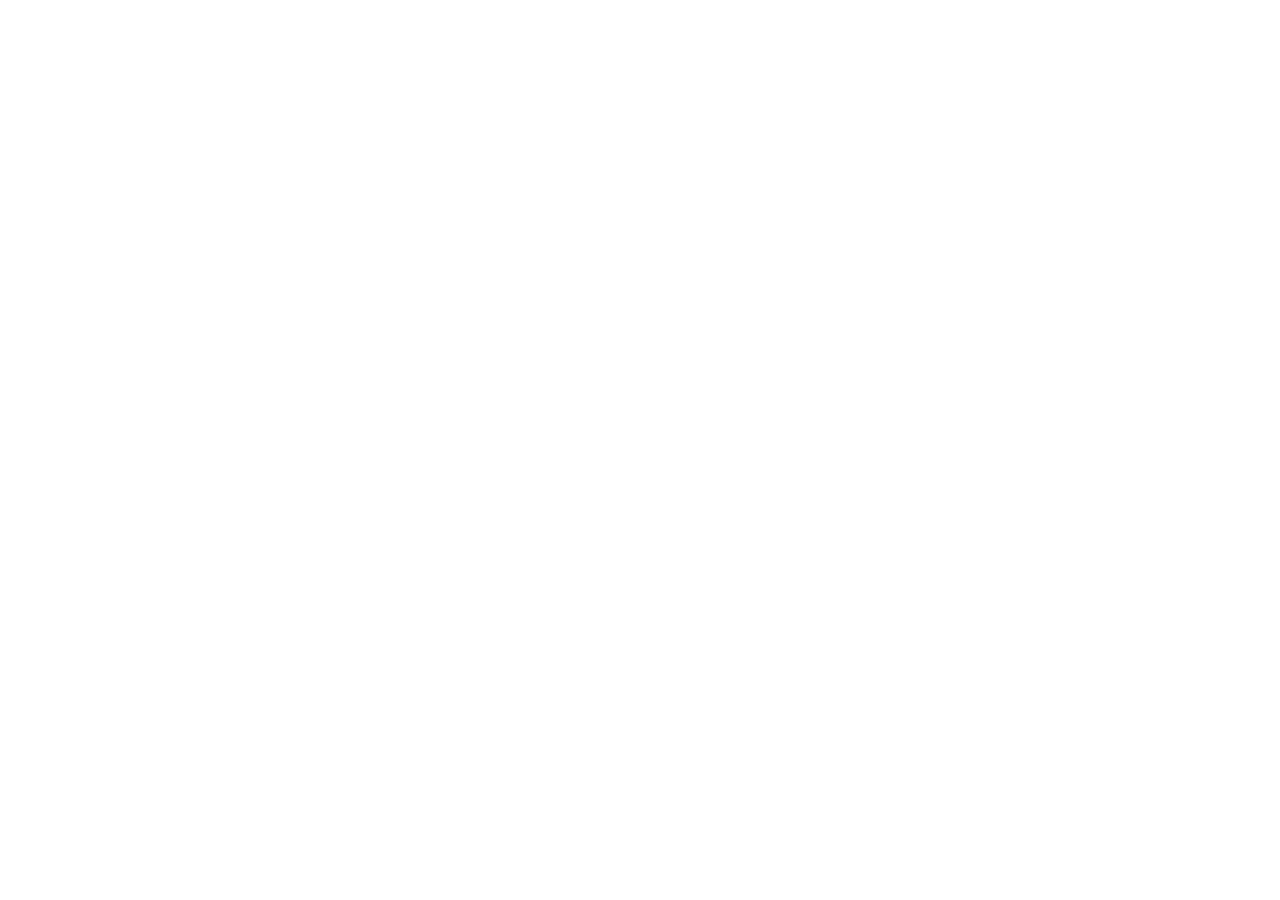
==== test/probe.html @ 4e9e032e "180 rotation, seeded replayable bag, best score, headless browser probe The browser probe is the imp" ====
<!doctype html>
<!--
  Browser probe: run with
    chrome --headless=new --virtual-time-budget=5000 --dump-dom test/probe.html | grep -o '<title>[^<]*'
  Under --virtual-time-budget requestAnimationFrame fires once at most, so
  this page does not use the frame loop. It builds the real Game, attaches
  the real input layer to window, dispatches real KeyboardEvents, and steps
  update() by hand. Findings go into document.title because that is the
  one thing --dump-dom prints reliably. Approach from agent-3, agent-4 and
  agent-9.
-->
<html lang="en">
<head><meta charset="utf-8"><title>probe: not run</title></head>
<body>
<script src="../src/pieces.js"></script>
<script src="../src/board.js"></script>
<script src="../src/game.js"></script>
<script src="../src/input.js"></script>
<script>
(function () {
  const errors = [];
  window.onerror = (msg, src, line) => { errors.push(`${msg} @${line}`); };
  const results = [];
  const check = (name, got, want) => {
    const ok = JSON.stringify(got) === JSON.stringify(want);
    results.push((ok ? 'ok ' : 'FAIL ') + name + (ok ? '' : ` got ${JSON.stringify(got)} want ${JSON.stringify(want)}`));
  };
  const key = (type, k, extra = {}) => window.dispatchEvent(new KeyboardEvent(type, { key: k, bubbles: true, ...extra }));
  try {
    const game = new Game(12345);
    const input = attachInput(game);
    const step = (ms) => { for (let t = 0; t < ms; t += 16) { input.update(16); game.update(16); } };

    const y0 = game.piece.y;
    step(1100);
    check('gravity moves the piece down in a real browser', game.piece.y > y0, true);

    const x0 = game.piece.x;
    key('keydown', 'ArrowRight');
    check('ArrowRight keydown moves', game.piece.x, x0 + 1);
    step(DAS_MS + ARR_MS * 2 + 8);
    key('keyup', 'ArrowRight');
    check('DAS then ARR repeat', game.piece.x >= x0 + 3, true);

    key('keydown', 'ArrowUp');
    check('ArrowUp rotates', game.piece.rot, 1);
    key('keydown', 'a');
    check('A rotates 180', game.piece.rot, 3);

    const type = game.piece.type;
    key('keydown', ' ');
    check('Space hard-drops and locks', [game.board.flat().filter(Boolean).length, game.piece && game.piece.type !== type || game.piece === null], [4, true]);

    key('keydown', 'c');
    check('C holds', game.hold !== null, true);

    key('keydown', 'p');
    const yp = game.piece.y; step(2000);
    check('P pauses gravity', game.piece.y, yp);
    key('keydown', 'Escape');
    step(1100);
    check('Esc resumes', game.piece.y > yp, true);

    const seed = game.seed;
    key('keydown', 'R', { shiftKey: true });
    check('Shift+R keeps the seed', game.seed, seed);
    key('keydown', 'r');
    check('R deals a new seed', game.seed !== seed, true);

    // Play to game over with hard drops only; this exercises spawn, lock,
    // lock-out/block-out and the clear flash under the real environment.
    let drops = 0;
    while (!game.over && drops < 400) { key('keydown', ' '); step(200); drops++; }
    check('hard-dropping ends the game', game.over, true);
  } catch (e) {
    errors.push(String(e && e.stack || e));
  }
  const fails = results.filter((r) => r.startsWith('FAIL')).length;
  document.title = `probe: ${fails ? fails + ' FAILED' : 'all passed'}; ${results.length} checks; errors=${errors.length}` +
    (fails ? ' | ' + results.filter((r) => r.startsWith('FAIL')).join(' | ') : '') +
    (errors.length ? ' | ' + errors.join(' | ') : '');
})();
</script>
</body>
</html>
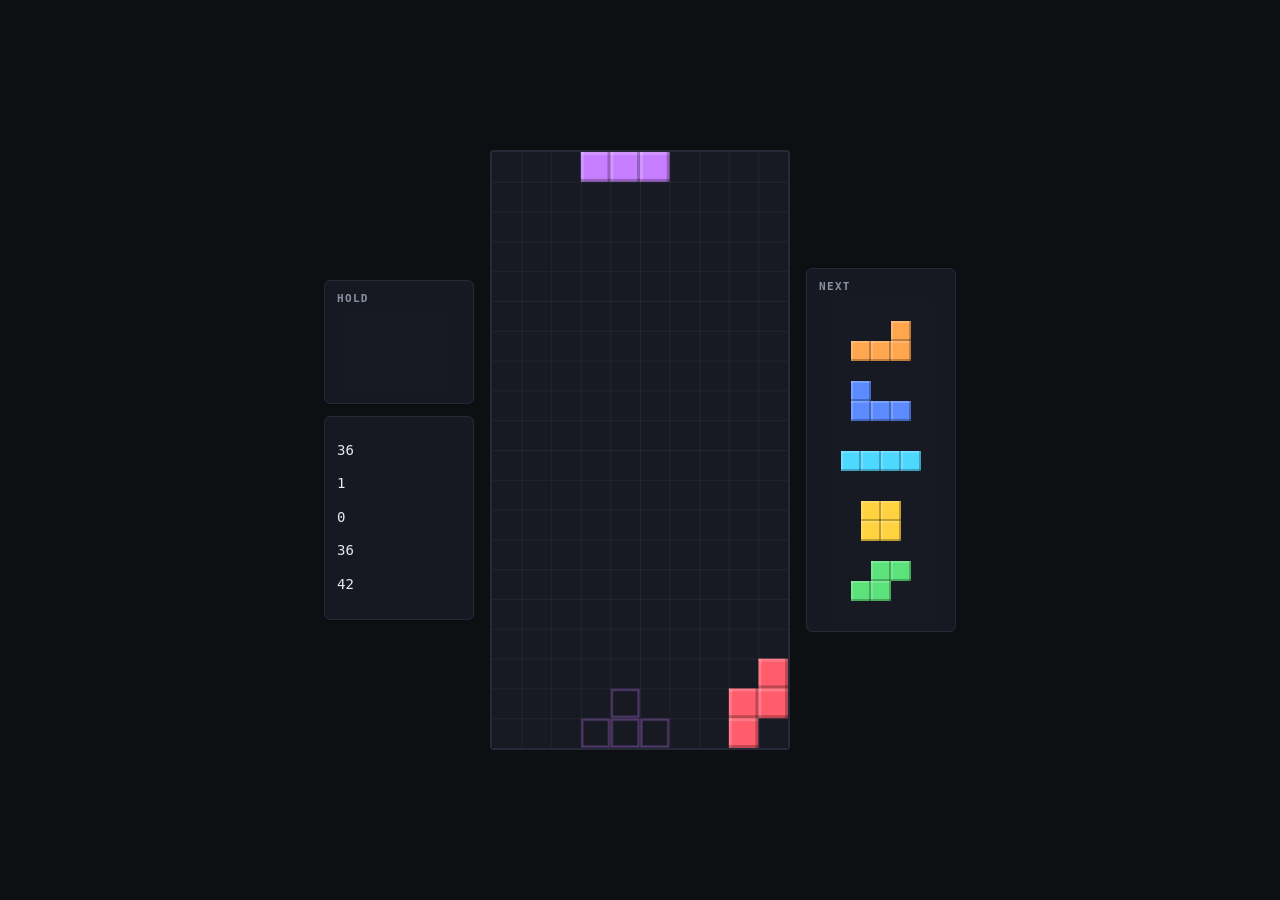
==== commit bb3010fa: "Round 3: initial rotation and hold buffered through the flash; headless-Chrome probe A rotate or hol" ====
--- a/test/probe.html
+++ b/test/probe.html
@@ -1,85 +1,57 @@
-<!doctype html>
-<!--
-  Browser probe: run with
-    chrome --headless=new --virtual-time-budget=5000 --dump-dom test/probe.html | grep -o '<title>[^<]*'
-  Under --virtual-time-budget requestAnimationFrame fires once at most, so
-  this page does not use the frame loop. It builds the real Game, attaches
-  the real input layer to window, dispatches real KeyboardEvents, and steps
-  update() by hand. Findings go into document.title because that is the
-  one thing --dump-dom prints reliably. Approach from agent-3, agent-4 and
-  agent-9.
--->
+<!DOCTYPE html>
+<!-- Motion probe for headless Chrome. Loads the real game.js against the
+     real index.html markup, lets it run, then reports through the title so
+     `chrome --headless --dump-dom` can grep the result. See browser.sh. -->
 <html lang="en">
-<head><meta charset="utf-8"><title>probe: not run</title></head>
+<head>
+<meta charset="utf-8">
+<title>probe: pending</title>
+<link rel="stylesheet" href="../style.css">
+</head>
 <body>
-<script src="../src/pieces.js"></script>
-<script src="../src/board.js"></script>
-<script src="../src/game.js"></script>
-<script src="../src/input.js"></script>
+<main class="arena">
+  <aside class="panel left">
+    <section class="box"><h2>Hold</h2><canvas id="hold"></canvas></section>
+    <section class="box stats">
+      <p id="score">0</p><p id="level">1</p><p id="lines">0</p><p id="hiscore">0</p><p id="seed">0</p>
+    </section>
+  </aside>
+  <section class="board-wrap">
+    <canvas id="board"></canvas>
+    <div id="overlay" class="overlay hidden"><p id="overlay-title"></p><p id="overlay-sub"></p></div>
+  </section>
+  <aside class="panel right"><section class="box"><h2>Next</h2><canvas id="next"></canvas></section></aside>
+</main>
 <script>
-(function () {
   const errors = [];
-  window.onerror = (msg, src, line) => { errors.push(`${msg} @${line}`); };
-  const results = [];
-  const check = (name, got, want) => {
-    const ok = JSON.stringify(got) === JSON.stringify(want);
-    results.push((ok ? 'ok ' : 'FAIL ') + name + (ok ? '' : ` got ${JSON.stringify(got)} want ${JSON.stringify(want)}`));
-  };
-  const key = (type, k, extra = {}) => window.dispatchEvent(new KeyboardEvent(type, { key: k, bubbles: true, ...extra }));
-  try {
-    const game = new Game(12345);
-    const input = attachInput(game);
-    const step = (ms) => { for (let t = 0; t < ms; t += 16) { input.update(16); game.update(16); } };
-
-    const y0 = game.piece.y;
-    step(1100);
-    check('gravity moves the piece down in a real browser', game.piece.y > y0, true);
-
-    const x0 = game.piece.x;
-    key('keydown', 'ArrowRight');
-    check('ArrowRight keydown moves', game.piece.x, x0 + 1);
-    step(DAS_MS + ARR_MS * 2 + 8);
-    key('keyup', 'ArrowRight');
-    check('DAS then ARR repeat', game.piece.x >= x0 + 3, true);
-
-    key('keydown', 'ArrowUp');
-    check('ArrowUp rotates', game.piece.rot, 1);
-    key('keydown', 'a');
-    check('A rotates 180', game.piece.rot, 3);
-
-    const type = game.piece.type;
-    key('keydown', ' ');
-    check('Space hard-drops and locks', [game.board.flat().filter(Boolean).length, game.piece && game.piece.type !== type || game.piece === null], [4, true]);
-
-    key('keydown', 'c');
-    check('C holds', game.hold !== null, true);
-
-    key('keydown', 'p');
-    const yp = game.piece.y; step(2000);
-    check('P pauses gravity', game.piece.y, yp);
-    key('keydown', 'Escape');
-    step(1100);
-    check('Esc resumes', game.piece.y > yp, true);
-
-    const seed = game.seed;
-    key('keydown', 'R', { shiftKey: true });
-    check('Shift+R keeps the seed', game.seed, seed);
-    key('keydown', 'r');
-    check('R deals a new seed', game.seed !== seed, true);
-
-    // Play to game over with hard drops only; this exercises spawn, lock,
-    // lock-out/block-out and the clear flash under the real environment.
-    let drops = 0;
-    while (!game.over && drops < 400) { key('keydown', ' '); step(200); drops++; }
-    check('hard-dropping ends the game', game.over, true);
-  } catch (e) {
-    errors.push(String(e && e.stack || e));
-  }
-  const fails = results.filter((r) => r.startsWith('FAIL')).length;
-  document.title = `probe: ${fails ? fails + ' FAILED' : 'all passed'}; ${results.length} checks; errors=${errors.length}` +
-    (fails ? ' | ' + results.filter((r) => r.startsWith('FAIL')).join(' | ') : '') +
-    (errors.length ? ' | ' + errors.join(' | ') : '');
-})();
+  window.addEventListener('error', (e) => errors.push(e.message));
+</script>
+<script src="../game.js"></script>
+<script>
+  // Fixed seed so the report is comparable run to run.
+  const T = window.__tetris;
+  T.reset(42);
+  let frames = 0;
+  const count = () => { frames++; requestAnimationFrame(count); };
+  requestAnimationFrame(count);
+  const key = (code, type = 'keydown') => window.dispatchEvent(new KeyboardEvent(type, { code, bubbles: true }));
+  setTimeout(() => key('ArrowRight'), 200);           // starts DAS
+  setTimeout(() => key('ArrowRight', 'keyup'), 600);  // ~1 + (400-170)/40 = 6 columns
+  setTimeout(() => key('ArrowUp'), 700);               // rotate cw
+  setTimeout(() => key('Space'), 800);                 // hard drop, then a new piece spawns
+  setTimeout(() => {
+    const s = T.state;
+    const locked = Array.from(T.board).filter(Boolean).length;
+    document.title = [
+      'probe:',
+      errors.length ? 'errors=' + errors.join('|') : 'errors=0',
+      'frames=' + frames,
+      'locked=' + locked,
+      'score=' + s.score,
+      'pieceX=' + s.piece.x,
+      'over=' + s.over,
+    ].join(' ');
+  }, 1500);
 </script>
 </body>
 </html>
--- a/style.css
+++ b/style.css
@@ -0,0 +1,115 @@
+:root {
+  --bg: #0e0f13;
+  --panel: #171922;
+  --line: #262a38;
+  --ink: #e8e9f0;
+  --dim: #8a8fa3;
+  --accent: #6ee7b7;
+}
+
+* { box-sizing: border-box; }
+
+html, body {
+  margin: 0;
+  height: 100%;
+  background: var(--bg);
+  color: var(--ink);
+  font: 14px/1.4 ui-monospace, "SF Mono", Menlo, Consolas, monospace;
+}
+
+.arena {
+  min-height: 100%;
+  display: flex;
+  align-items: center;
+  justify-content: center;
+  gap: 16px;
+  padding: 16px;
+}
+
+.panel {
+  width: 150px;
+  display: flex;
+  flex-direction: column;
+  gap: 12px;
+}
+
+.box {
+  background: var(--panel);
+  border: 1px solid var(--line);
+  border-radius: 6px;
+  padding: 10px 12px;
+}
+
+.box h2 {
+  margin: 0 0 6px;
+  font-size: 11px;
+  font-weight: 600;
+  letter-spacing: .12em;
+  text-transform: uppercase;
+  color: var(--dim);
+}
+
+.box canvas { display: block; margin: 0 auto; }
+
+.stats output {
+  display: block;
+  font-size: 20px;
+  margin-bottom: 10px;
+  color: var(--accent);
+}
+.stats output:last-child { margin-bottom: 0; }
+.stats output.small { font-size: 12px; color: var(--dim); }
+
+.keys dl { margin: 0; display: grid; grid-template-columns: auto 1fr; gap: 2px 8px; font-size: 11px; }
+.keys dt { color: var(--accent); white-space: nowrap; }
+.keys dd { margin: 0; color: var(--dim); white-space: nowrap; }
+
+.field { position: relative; }
+
+#board {
+  display: block;
+  background: #000;
+  border: 2px solid var(--line);
+  border-radius: 4px;
+}
+
+.toast {
+  position: absolute;
+  left: 0; right: 0; top: 28%;
+  margin: 0;
+  text-align: center;
+  font-size: 15px;
+  font-weight: 700;
+  letter-spacing: .08em;
+  color: #fff;
+  text-shadow: 0 0 8px rgba(0,0,0,.9), 0 0 2px #000;
+  opacity: 0;
+  pointer-events: none;
+}
+.toast.show { animation: toast 1.4s ease-out forwards; }
+@keyframes toast {
+  0%   { opacity: 0; transform: translateY(6px) scale(.96); }
+  12%  { opacity: 1; transform: translateY(0) scale(1); }
+  70%  { opacity: 1; }
+  100% { opacity: 0; transform: translateY(-14px); }
+}
+
+.overlay {
+  position: absolute;
+  inset: 0;
+  display: flex;
+  flex-direction: column;
+  align-items: center;
+  justify-content: center;
+  background: rgba(14, 15, 19, .82);
+  text-align: center;
+}
+.overlay.hidden { display: none; }
+.overlay p { margin: 4px 0; }
+#overlay-title { font-size: 24px; font-weight: 700; }
+#overlay-hint { color: var(--dim); }
+
+@media (max-width: 620px) {
+  .arena { flex-wrap: wrap; }
+  .panel { flex-direction: row; width: auto; }
+}
